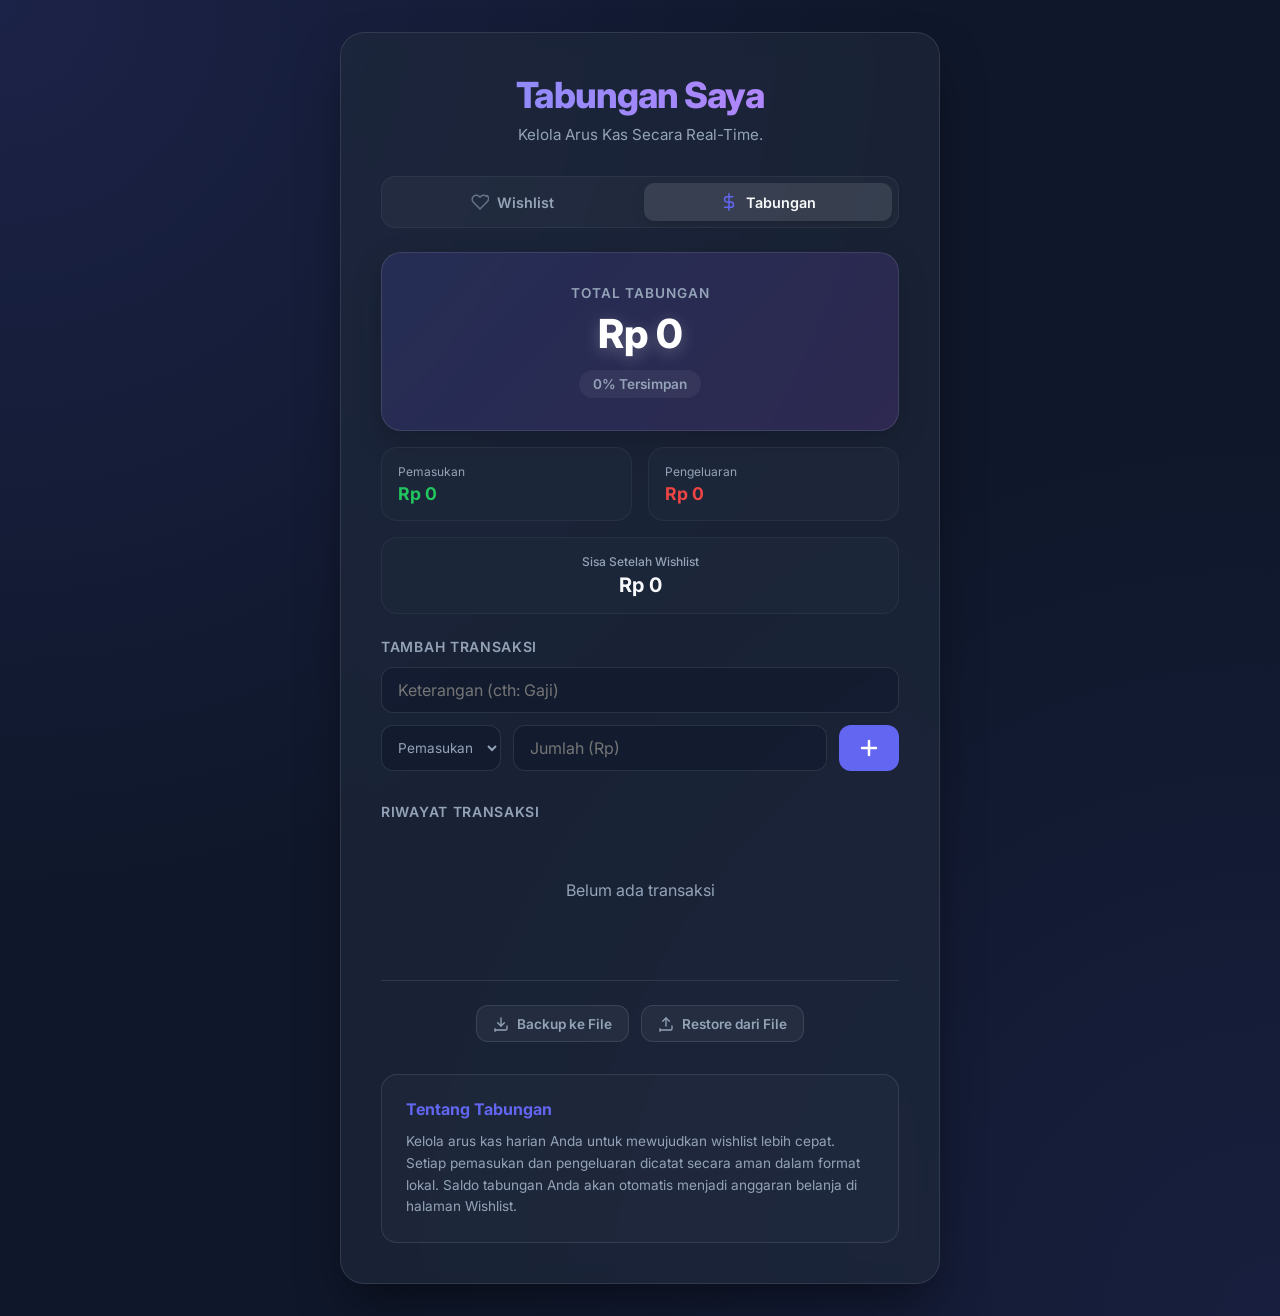
==== tabungan.html @ 9030851e "new file tabungan.html" ====
<!DOCTYPE html>
<html lang="en">
<head>
    <meta charset="UTF-8">
    <meta name="viewport" content="width=device-width, initial-scale=1.0">
    <title>Tabungan - Jejak Keinginan</title>
    <!-- Google Fonts -->
    <link rel="preconnect" href="https://fonts.googleapis.com">
    <link rel="preconnect" href="https://fonts.gstatic.com" crossorigin>
    <link href="https://fonts.googleapis.com/css2?family=Inter:wght@400;600;700;800&family=Outfit:wght@500;700&display=swap" rel="stylesheet">
    <link rel="stylesheet" href="style.css">
</head>
<body>
    <div class="container">
        <header>
            <h1>Tabungan Saya</h1>
            <p class="subtitle">Kelola Arus Kas Secara Real-Time.</p>
        </header>

        <nav class="tab-nav">
            <a href="index.html" class="tab-btn">
                <svg width="18" height="18" viewBox="0 0 24 24" fill="none" stroke="currentColor" stroke-width="2" stroke-linecap="round" stroke-linejoin="round"><path d="M20.84 4.61a5.5 5.5 0 0 0-7.78 0L12 5.67l-1.06-1.06a5.5 5.5 0 0 0-7.78 7.78l1.06 1.06L12 21.23l8.84-8.84 1.06-1.06a5.5 5.5 0 0 0 0-7.78z"></path></svg>
                Wishlist
            </a>
            <a href="tabungan.html" class="tab-btn active">
                <svg width="18" height="18" viewBox="0 0 24 24" fill="none" stroke="currentColor" stroke-width="2" stroke-linecap="round" stroke-linejoin="round"><line x1="12" y1="1" x2="12" y2="23"></line><path d="M17 5H9.5a3.5 3.5 0 0 0 0 7h5a3.5 3.5 0 0 1 0 7H6"></path></svg>
                Tabungan
            </a>
        </nav>

        <main id="tab-tabungan">
            <section class="savings-dashboard">
                <div class="balance-card">
                    <span class="label">Total Tabungan</span>
                    <h2 id="totalSavings">Rp 0</h2>
                    <div class="savings-rate" id="savingsRateBadge">0% Tersimpan</div>
                </div>
                <div class="savings-stats">
                    <div class="stat-box income">
                        <span>Pemasukan</span>
                        <b id="totalIncome">Rp 0</b>
                    </div>
                    <div class="stat-box expense">
                        <span>Pengeluaran</span>
                        <b id="totalExpense">Rp 0</b>
                    </div>
                </div>
                <div class="savings-stats" style="margin-top: 16px; grid-template-columns: 1fr;">
                    <div class="stat-box" style="display: flex; justify-content: space-between; align-items: center; padding: 16px 20px;">
                        <span style="font-weight: 500;">Sisa Setelah Wishlist</span>
                        <b id="netRemaining" style="font-size: 1.25rem;">Rp 0</b>
                    </div>
                </div>
            </section>

            <section class="add-section">
                <label class="label">Tambah Transaksi</label>
                <div class="add-item-form trans-form">
                    <input type="text" id="transNameInput" placeholder="Keterangan (cth: Gaji)">
                    <div class="input-group">
                        <select id="transTypeInput" class="priority-select">
                            <option value="income">Pemasukan (+)</option>
                            <option value="expense">Pengeluaran (-)</option>
                        </select>
                        <input type="text" id="transAmountInput" placeholder="Jumlah (Rp)">
                        <button id="addTransBtn" class="btn-add">
                            <svg width="24" height="24" viewBox="0 0 24 24" fill="none" stroke="currentColor" stroke-width="2.5" stroke-linecap="round" stroke-linejoin="round"><line x1="12" y1="5" x2="12" y2="19"></line><line x1="5" y1="12" x2="19" y2="12"></line></svg>
                        </button>
                    </div>
                </div>
            </section>

            <section class="history-section">
                <label class="label">Riwayat Transaksi</label>
                <div id="savingsItems" class="wishlist-items">
                    <!-- Transactions will be injected here by JS -->
                </div>
            </section>
        </main>

        <!-- Data Management Section -->
        <section class="management-section">
            <div class="management-buttons">
                <button id="downloadBtn" class="btn-secondary">
                    <svg width="16" height="16" viewBox="0 0 24 24" fill="none" stroke="currentColor" stroke-width="2" stroke-linecap="round" stroke-linejoin="round"><path d="M21 15v4a2 2 0 0 1-2 2H5a2 2 0 0 1-2-2v4"></path><polyline points="7 10 12 15 17 10"></polyline><line x1="12" y1="15" x2="12" y2="3"></line></svg>
                    Backup ke File
                </button>
                <button id="uploadBtn" class="btn-secondary">
                    <svg width="16" height="16" viewBox="0 0 24 24" fill="none" stroke="currentColor" stroke-width="2" stroke-linecap="round" stroke-linejoin="round"><path d="M21 15v4a2 2 0 0 1-2 2H5a2 2 0 0 1-2-2v4"></path><polyline points="17 8 12 3 7 8"></polyline><line x1="12" y1="3" x2="12" y2="15"></line></svg>
                    Restore dari File
                </button>
                <input type="file" id="fileInput" accept=".json" style="display: none;">
            </div>
        </section>

        <!-- Tentang Section -->
        <section class="about-section">
            <h3>Tentang Tabungan</h3>
            <p>Kelola arus kas harian Anda untuk mewujudkan wishlist lebih cepat. Setiap pemasukan dan pengeluaran dicatat secara aman dalam format lokal. Saldo tabungan Anda akan otomatis menjadi anggaran belanja di halaman Wishlist.</p>
        </section>
    </div>

    <script src="script.js"></script>
</body>
</html>
---- style.css ----
:root {
    --primary: #6366f1;
    --primary-hover: #4f46e5;
    --bg-dark: #0f172a;
    --card-bg: rgba(30, 41, 59, 0.7);
    --text-main: #f8fafc;
    --text-muted: #94a3b8;
    --success: #22c55e;
    --danger: #ef4444;
    --border: rgba(255, 255, 255, 0.1);
    --priority-high: #f87171;
    --priority-med: #fbbf24;
    --priority-low: #94a3b8;
}

.negative {
    color: var(--danger) !important;
}

* {
    margin: 0;
    padding: 0;
    box-sizing: border-box;
    font-family: 'Inter', system-ui, -apple-system, sans-serif;
}

/* Improved base responsiveness */
body {
    background-color: var(--bg-dark);
    color: var(--text-main);
    min-height: 100vh;
    display: flex;
    justify-content: center;
    align-items: flex-start;
    padding: 2rem 1rem;
    background-image: 
        radial-gradient(circle at 0% 0%, rgba(99, 102, 241, 0.15) 0%, transparent 50%),
        radial-gradient(circle at 100% 100%, rgba(99, 102, 241, 0.1) 0%, transparent 50%);
    overflow-x: hidden;
}

.container {
    width: 100%;
    max-width: 600px;
    background: var(--card-bg);
    backdrop-filter: blur(12px);
    -webkit-backdrop-filter: blur(12px);
    border: 1px solid var(--border);
    border-radius: 24px;
    padding: 2.5rem;
    box-shadow: 0 25px 50px -12px rgba(0, 0, 0, 0.5);
    margin: 0 auto;
}

header {
    text-align: center;
    margin-bottom: 2rem;
}

h1 {
    font-size: 2.25rem;
    font-weight: 800;
    letter-spacing: -0.025em;
    background: linear-gradient(to right, #818cf8, #c084fc);
    -webkit-background-clip: text;
    background-clip: text;
    -webkit-text-fill-color: transparent;
    margin-bottom: 0.5rem;
}

.subtitle {
    color: var(--text-muted);
    font-size: 0.95rem;
}

.budget-section {
    background: rgba(255, 255, 255, 0.03);
    border: 1px solid var(--border);
    border-radius: 16px;
    padding: 1.5rem;
    margin-bottom: 2rem;
}

.label {
    display: block;
    font-size: 0.875rem;
    font-weight: 600;
    color: var(--text-muted);
    margin-bottom: 0.75rem;
    text-transform: uppercase;
    letter-spacing: 0.05em;
}

.budget-header {
    display: flex;
    justify-content: space-between;
    align-items: center;
    margin-bottom: 0.75rem;
}

.budget-header .label {
    margin-bottom: 0;
}

.btn-toggle {
    background: transparent;
    border: none;
    color: var(--text-muted);
    cursor: pointer;
    padding: 0.25rem;
    border-radius: 6px;
    display: flex;
    align-items: center;
    justify-content: center;
    transition: all 0.2s;
}

.btn-toggle:hover {
    color: var(--primary);
    background: rgba(99, 102, 241, 0.1);
}

.input-wrapper {
    position: relative;
    display: flex;
    align-items: center;
}

.currency-prefix {
    position: absolute;
    left: 1rem;
    color: var(--text-muted);
    font-weight: 600;
}

input {
    width: 100%;
    background: rgba(15, 23, 42, 0.5);
    border: 1px solid var(--border);
    border-radius: 12px;
    padding: 0.75rem 1rem;
    color: white;
    font-size: 1rem;
    transition: all 0.2s;
}

input:focus {
    outline: none;
    border-color: var(--primary);
    box-shadow: 0 0 0 4px rgba(99, 102, 241, 0.2);
}

.input-error {
    border-color: var(--danger) !important;
    box-shadow: 0 0 0 4px rgba(239, 68, 68, 0.2) !important;
    animation: shake 0.4s cubic-bezier(.36,.07,.19,.97) both;
}

@keyframes shake {
    10%, 90% { transform: translate3d(-1px, 0, 0); }
    20%, 80% { transform: translate3d(2px, 0, 0); }
    30%, 50%, 70% { transform: translate3d(-4px, 0, 0); }
    40%, 60% { transform: translate3d(4px, 0, 0); }
}

.budget-section input {
    padding-left: 2.5rem;
    font-size: 1.25rem;
    font-weight: 700;
}

.add-item-form {
    display: flex;
    flex-direction: column;
    gap: 0.75rem;
    margin-bottom: 2rem;
}

.priority-select {
    background: rgba(15, 23, 42, 0.5);
    border: 1px solid var(--border);
    border-radius: 12px;
    padding: 0.75rem;
    color: var(--text-muted);
    font-size: 0.85rem;
    cursor: pointer;
    outline: none;
    transition: all 0.2s;
}

.priority-select:focus {
    border-color: var(--primary);
}

.input-group {
    display: grid;
    grid-template-columns: 120px 1fr 60px;
    gap: 0.75rem;
}

.btn-add {
    background: var(--primary);
    color: white;
    border: none;
    border-radius: 12px;
    cursor: pointer;
    font-weight: 600;
    transition: background 0.2s;
    display: flex;
    align-items: center;
    justify-content: center;
}

.btn-add:hover {
    background: var(--primary-hover);
}

.btn-add.editing {
    background: var(--success);
}

.wishlist-summary {
    display: flex;
    justify-content: space-between;
    padding: 1rem 0;
    border-bottom: 1px solid var(--border);
    margin-bottom: 1rem;
    font-size: 0.9rem;
    color: var(--text-muted);
}

.summary-item b {
    color: var(--text-main);
}

.wishlist-items {
    display: flex;
    flex-direction: column;
    gap: 0.75rem;
}

/* Progress Section */
.progress-section {
    background: linear-gradient(135deg, rgba(99, 102, 241, 0.1), rgba(192, 132, 252, 0.05));
    border: 1px solid rgba(99, 102, 241, 0.2);
    border-radius: 20px;
    padding: 1.25rem;
    margin-bottom: 2rem;
    display: flex;
    align-items: center;
    gap: 1.5rem;
}

.progress-visual {
    width: 80px;
    height: 80px;
}

.circular-chart {
    display: block;
    margin: 0 auto;
    max-width: 100%;
    max-height: 100%;
}

.circle-bg {
    fill: none;
    stroke: rgba(255, 255, 255, 0.05);
    stroke-width: 2.8;
}

.circle {
    fill: none;
    stroke: var(--primary);
    stroke-width: 2.8;
    stroke-linecap: round;
    transition: stroke-dasharray 0.6s cubic-bezier(0.4, 0, 0.2, 1);
}

.percentage {
    fill: var(--text-main);
    font-family: 'Outfit', sans-serif;
    font-size: 0.55rem;
    font-weight: 700;
    text-anchor: middle;
}

.progress-info h4 {
    font-size: 1.1rem;
    font-weight: 700;
    margin-bottom: 0.25rem;
    background: linear-gradient(to right, #818cf8, #c084fc);
    -webkit-background-clip: text;
    background-clip: text;
    -webkit-text-fill-color: transparent;
}

.progress-info p {
    font-size: 0.85rem;
    color: var(--text-muted);
}

.item-card {
    background: rgba(255, 255, 255, 0.03);
    border: 1px solid var(--border);
    border-radius: 16px;
    padding: 1.25rem;
    display: flex;
    justify-content: space-between;
    align-items: center;
    transition: all 0.3s cubic-bezier(0.4, 0, 0.2, 1);
    animation: slideIn 0.3s ease-out;
    gap: 1rem;
}

@keyframes slideIn {
    from { opacity: 0; transform: translateY(10px); }
    to { opacity: 1; transform: translateY(0); }
}

.item-card.affordable {
    background: rgba(34, 197, 94, 0.1);
    border-color: rgba(34, 197, 94, 0.3);
}

.item-info {
    display: flex;
    flex-direction: column;
    flex: 1;
}

.item-progress-container {
    width: 100%;
    height: 4px;
    background: rgba(255, 255, 255, 0.05);
    border-radius: 2px;
    margin-top: 8px;
    overflow: hidden;
}

.item-progress-bar {
    height: 100%;
    background: var(--primary);
    border-radius: 2px;
    transition: width 0.6s cubic-bezier(0.4, 0, 0.2, 1);
}

.affordable .item-progress-bar {
    background: var(--success);
}

.item-name {
    font-weight: 600;
    font-size: 1.05rem;
}

.item-price {
    font-size: 0.85rem;
    color: var(--text-muted);
}

.priority-badge {
    font-size: 0.65rem;
    font-weight: 700;
    text-transform: uppercase;
    padding: 2px 8px;
    border-radius: 4px;
    margin-bottom: 4px;
    display: inline-block;
    width: fit-content;
}

.priority-3 { background: rgba(248, 113, 113, 0.15); color: #fca5a5; }
.priority-2 { background: rgba(251, 191, 36, 0.15); color: #fcd34d; }
.priority-1 { background: rgba(148, 163, 184, 0.15); color: #cbd5e1; }

.affordable .item-status {
    color: var(--success);
    font-size: 0.75rem;
    font-weight: 700;
    text-transform: uppercase;
    display: flex;
    align-items: center;
    gap: 0.25rem;
}

.item-actions {
    display: flex;
    gap: 0.75rem;
}

.btn-delete {
    background: transparent;
    border: none;
    color: var(--text-muted);
    cursor: pointer;
    padding: 0.5rem;
    border-radius: 8px;
    transition: all 0.2s;
}

.btn-delete:hover {
    color: var(--danger);
    background: rgba(239, 68, 68, 0.1);
}

/* Nav/Tabs */
.tab-nav {
    display: flex;
    gap: 8px;
    margin-bottom: 24px;
    background: rgba(255, 255, 255, 0.03);
    padding: 6px;
    border-radius: 14px;
    border: 1px solid rgba(255, 255, 255, 0.05);
    width: 100%;
}

.tab-btn {
    flex: 1;
    display: flex;
    align-items: center;
    justify-content: center;
    gap: 8px;
    padding: 10px 16px;
    border: none;
    background: transparent;
    color: var(--text-muted);
    font-weight: 600;
    font-family: inherit;
    cursor: pointer;
    border-radius: 10px;
    transition: all 0.2s ease;
    text-decoration: none; /* Fix: remove link underline */
    font-size: 0.9rem;
}

.tab-btn svg {
    opacity: 0.6;
    transition: all 0.2s ease;
}

.tab-btn:hover {
    background: rgba(255, 255, 255, 0.05);
    color: var(--text-main);
}

.tab-btn:active {
    transform: scale(0.98);
}

.tab-btn.active {
    background: rgba(255, 255, 255, 0.1);
    color: var(--text-main);
    box-shadow: 0 4px 12px rgba(0, 0, 0, 0.15);
}

.tab-btn.active svg {
    opacity: 1;
    color: var(--primary);
}

.tab-content {
    display: none;
    animation: fadeIn 0.4s ease forwards;
}

.tab-content.active {
    display: block;
}

@keyframes fadeIn {
    from { opacity: 0; transform: translateY(10px); }
    to { opacity: 1; transform: translateY(0); }
}

/* Savings Dashboard */
.savings-dashboard {
    margin-bottom: 24px;
}

.balance-card {
    background: linear-gradient(135deg, rgba(99, 102, 241, 0.15), rgba(168, 85, 247, 0.15));
    padding: 32px 24px;
    border-radius: 20px;
    border: 1px solid rgba(255, 255, 255, 0.1);
    text-align: center;
    margin-bottom: 16px;
    margin-top: 8px;
    box-shadow: 0 10px 30px rgba(0, 0, 0, 0.2);
}

.balance-card .label {
    font-size: 0.85rem;
    color: var(--text-muted);
    text-transform: uppercase;
    letter-spacing: 1px;
    margin-bottom: 8px;
    display: block;
}

.balance-card h2 {
    font-size: 2.5rem;
    font-weight: 800;
    margin: 0;
    color: #ffffff;
    text-shadow: 0 4px 16px rgba(255, 255, 255, 0.25);
}

.savings-rate {
    display: inline-block;
    padding: 6px 14px;
    border-radius: 20px;
    font-size: 0.85rem;
    font-weight: 600;
    background: rgba(255, 255, 255, 0.05);
    color: var(--text-muted);
    margin-top: 12px;
    transition: all 0.3s ease;
}

.savings-stats {
    display: grid;
    grid-template-columns: 1fr 1fr;
    gap: 16px;
}

.stat-box {
    background: var(--card-bg);
    padding: 16px;
    border-radius: 16px;
    border: 1px solid rgba(255, 255, 255, 0.05);
    display: flex;
    flex-direction: column;
    gap: 4px;
}

.stat-box span {
    font-size: 0.75rem;
    color: var(--text-muted);
}

.stat-box b {
    font-size: 1.1rem;
}

.stat-box.income b { color: var(--success); }
.stat-box.expense b { color: var(--danger); }

/* Transaction History */
.trans-item {
    border-left: 4px solid var(--primary);
}

.trans-item.type-income { border-left-color: var(--success); }
.trans-item.type-expense { border-left-color: var(--danger); }

.trans-date {
    font-size: 0.7rem;
    color: var(--text-muted);
    margin-bottom: 4px;
}

.management-section {
    margin-top: 2rem;
    padding-top: 1.5rem;
    border-top: 1px solid var(--border);
}

.management-buttons {
    display: flex;
    gap: 0.75rem;
    justify-content: center;
}

.btn-secondary {
    background: rgba(255, 255, 255, 0.05);
    color: var(--text-muted);
    border: 1px solid var(--border);
    border-radius: 12px;
    padding: 0.6rem 1rem;
    font-size: 0.85rem;
    font-weight: 600;
    cursor: pointer;
    display: flex;
    align-items: center;
    gap: 0.5rem;
    transition: all 0.2s;
}

.btn-secondary:hover {
    background: rgba(255, 255, 255, 0.1);
    color: var(--text-main);
    border-color: var(--primary);
}

.about-section {
    margin-top: 2rem;
    padding: 1.5rem;
    background: rgba(255, 255, 255, 0.02);
    border-radius: 16px;
    border: 1px solid var(--border);
}

.about-section h3 {
    font-size: 1rem;
    margin-bottom: 0.75rem;
    color: var(--primary);
}

.about-section p {
    font-size: 0.85rem;
    line-height: 1.6;
    color: var(--text-muted);
}

.empty-state {
    text-align: center;
    padding: 3rem 0;
    color: var(--text-muted);
}

.empty-icon {
    font-size: 3rem;
    margin-bottom: 1rem;
    opacity: 0.5;
}

/* Custom Scrollbar */
::-webkit-scrollbar {
    width: 8px;
}
::-webkit-scrollbar-track {
    background: transparent;
}
::-webkit-scrollbar-thumb {
    background: var(--border);
    border-radius: 4px;
}
::-webkit-scrollbar-thumb:hover {
    background: rgba(255, 255, 255, 0.2);
}

/* Responsive Media Queries */

/* Tablet and below */
@media (max-width: 768px) {
    .container {
        padding: 2rem;
        border-radius: 20px;
    }
    
    h1 {
        font-size: 2rem;
    }
}

/* Standard Mobile */
@media (max-width: 600px) {
    body {
        padding: 1rem 0.75rem;
    }

    .container {
        padding: 1.5rem;
        border-radius: 16px;
    }

    .wishlist-summary {
        flex-direction: column;
        gap: 0.5rem;
        align-items: flex-start;
        padding: 0.75rem 0;
    }

    .summary-item {
        display: flex;
        justify-content: space-between;
        width: 100%;
        border-bottom: 1px solid rgba(255, 255, 255, 0.05);
        padding-bottom: 0.5rem;
    }

    .summary-item:last-child {
        border-bottom: none;
        padding-bottom: 0;
    }

    .input-group {
        grid-template-columns: 1fr 50px;
    }
    
    .priority-select {
        grid-column: span 2;
    }
}

/* Small Mobile */
@media (max-width: 400px) {
    h1 {
        font-size: 1.75rem;
    }
    
    .subtitle {
        font-size: 0.85rem;
    }

    .budget-section {
        padding: 1rem;
    }

    .budget-section input {
        font-size: 1.1rem;
    }

    .item-card {
        flex-direction: column;
        align-items: flex-start;
        gap: 0.75rem;
    }

    .item-actions {
        width: 100%;
        justify-content: flex-end;
        border-top: 1px solid var(--border);
        padding-top: 0.75rem;
    }

    .management-buttons {
        flex-direction: column;
        width: 100%;
    }

    .btn-secondary {
        width: 100%;
        justify-content: center;
    }
}

/* Height adjustments for very short screens */
@media (max-height: 500px) {
    body {
        padding: 0.5rem;
    }
    
    header {
        margin-bottom: 1rem;
    }
}
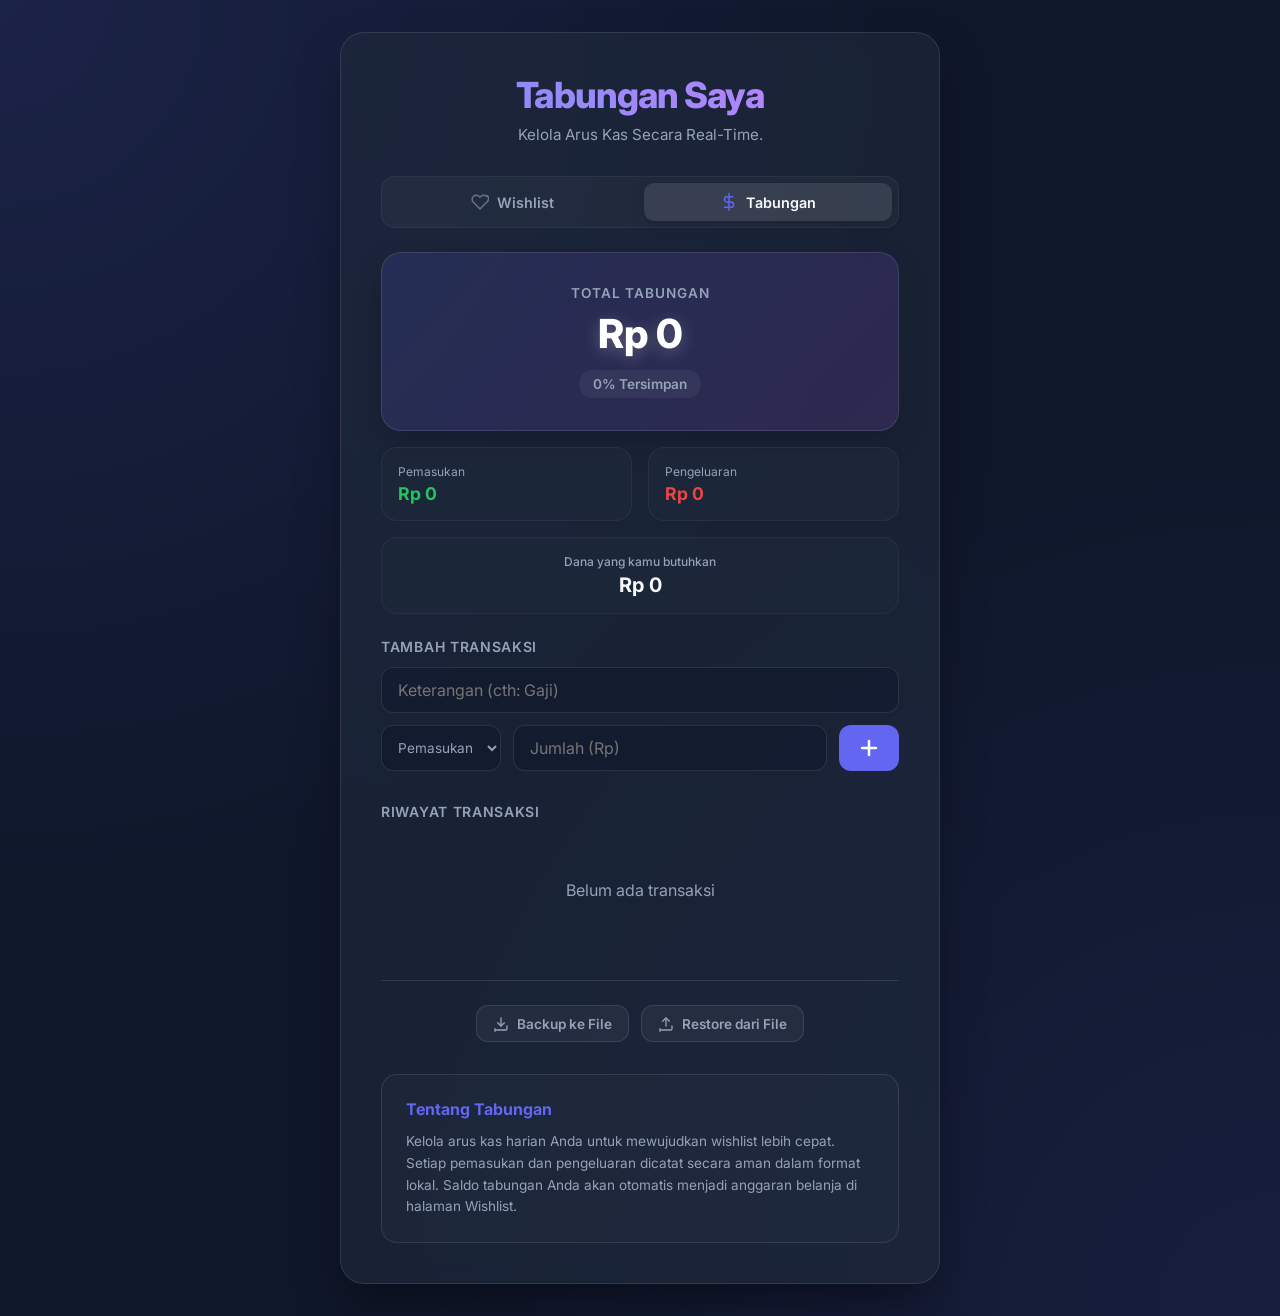
==== commit 58a47247: "change text" ====
--- a/tabungan.html
+++ b/tabungan.html
@@ -47,7 +47,7 @@
                 </div>
                 <div class="savings-stats" style="margin-top: 16px; grid-template-columns: 1fr;">
                     <div class="stat-box" style="display: flex; justify-content: space-between; align-items: center; padding: 16px 20px;">
-                        <span style="font-weight: 500;">Sisa Setelah Wishlist</span>
+                        <span style="font-weight: 500;">Dana yang kamu butuhkan</span>
                         <b id="netRemaining" style="font-size: 1.25rem;">Rp 0</b>
                     </div>
                 </div>
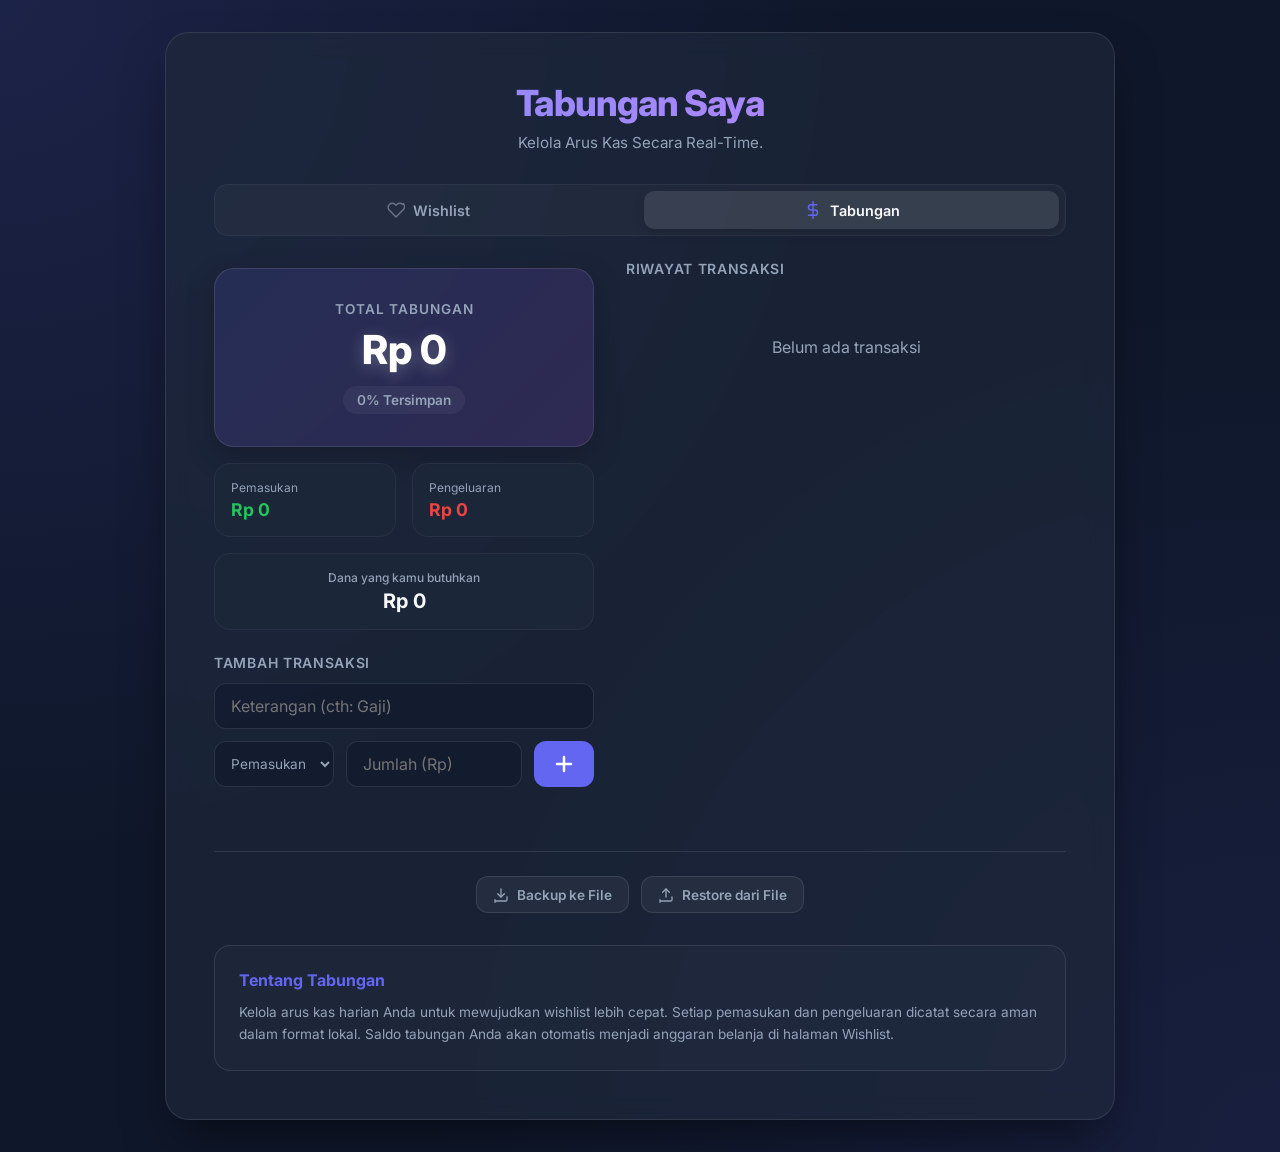
==== commit eb6e0aa2: "new style" ====
--- a/tabungan.html
+++ b/tabungan.html
@@ -28,8 +28,9 @@
             </a>
         </nav>
 
-        <main id="tab-tabungan">
-            <section class="savings-dashboard">
+        <main id="tab-tabungan" class="dashboard-layout">
+            <div class="panel-left">
+                <section class="savings-dashboard">
                 <div class="balance-card">
                     <span class="label">Total Tabungan</span>
                     <h2 id="totalSavings">Rp 0</h2>
@@ -69,13 +70,16 @@
                     </div>
                 </div>
             </section>
+            </div>
 
-            <section class="history-section">
+            <div class="panel-right">
+                <section class="history-section">
                 <label class="label">Riwayat Transaksi</label>
                 <div id="savingsItems" class="wishlist-items">
                     <!-- Transactions will be injected here by JS -->
                 </div>
             </section>
+            </div>
         </main>
 
         <!-- Data Management Section -->
--- a/style.css
+++ b/style.css
@@ -50,6 +50,45 @@
     padding: 2.5rem;
     box-shadow: 0 25px 50px -12px rgba(0, 0, 0, 0.5);
     margin: 0 auto;
+    transition: all 0.3s ease;
+}
+
+@media (min-width: 800px) {
+    .container {
+        max-width: 950px;
+        padding: 3rem;
+    }
+}
+
+/* Base Dashboard Layout (Mobile) */
+.dashboard-layout {
+    display: flex;
+    flex-direction: column;
+    gap: 0;
+}
+
+.panel-left, .panel-right {
+    width: 100%;
+}
+
+@media (min-width: 800px) {
+    /* Side-by-Side Dashboard Layout (Desktop) */
+    .dashboard-layout {
+        flex-direction: row;
+        align-items: flex-start;
+        gap: 32px;
+    }
+
+    .panel-left {
+        flex: 0 0 380px; /* Fixed width side panel */
+        position: sticky;
+        top: 32px;
+    }
+
+    .panel-right {
+        flex: 1;
+        min-width: 0;
+    }
 }
 
 header {
@@ -747,3 +786,44 @@
         margin-bottom: 1rem;
     }
 }
+
+/* Toggle Switch Component */
+.switch {
+  position: relative;
+  display: inline-block;
+  width: 44px;
+  height: 24px;
+  flex-shrink: 0;
+}
+.switch input { 
+  opacity: 0;
+  width: 0;
+  height: 0;
+}
+.slider {
+  position: absolute;
+  cursor: pointer;
+  top: 0; left: 0; right: 0; bottom: 0;
+  background-color: rgba(255,255,255,0.1);
+  transition: .4s;
+  border-radius: 34px;
+  border: 1px solid rgba(255,255,255,0.1);
+}
+.slider:before {
+  position: absolute;
+  content: "";
+  height: 18px; width: 18px;
+  left: 2px; bottom: 2px;
+  background-color: var(--text-muted);
+  transition: .4s;
+  border-radius: 50%;
+}
+input:checked + .slider {
+  background-color: var(--primary);
+  border-color: var(--primary);
+}
+input:checked + .slider:before {
+  transform: translateX(20px);
+  background-color: white;
+  box-shadow: 0 0 8px rgba(255,255,255,0.5);
+}
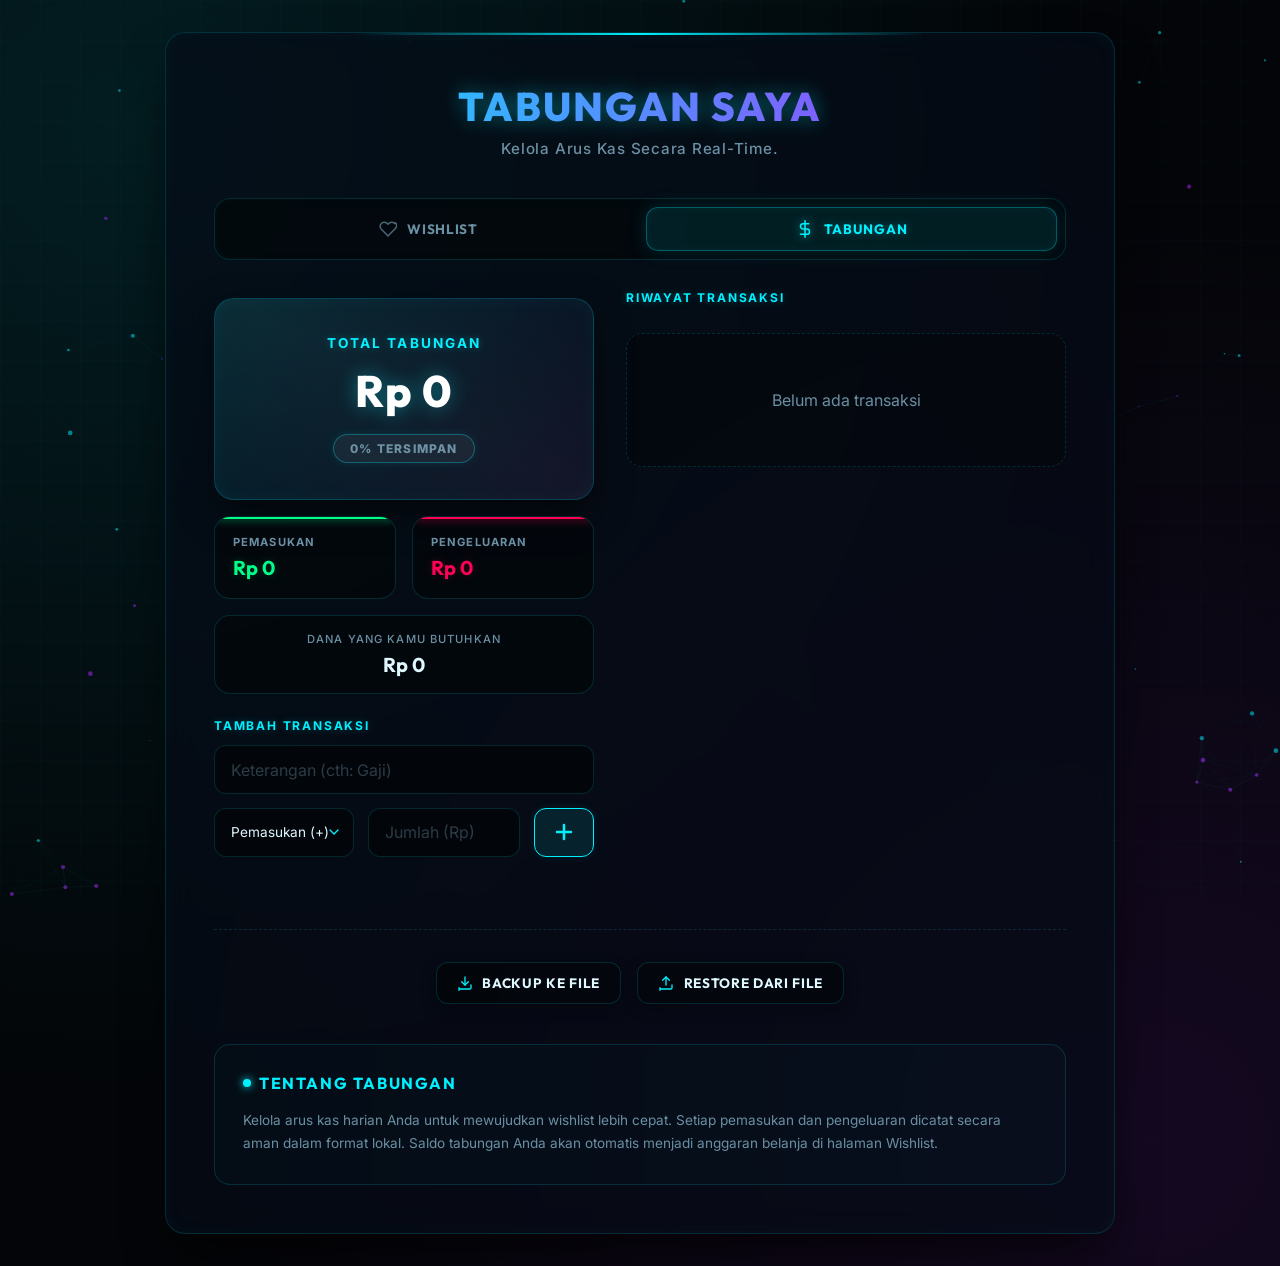
==== commit c9b1c6f2: "change theme" ====
--- a/tabungan.html
+++ b/tabungan.html
@@ -11,6 +11,7 @@
     <link rel="stylesheet" href="style.css">
 </head>
 <body>
+    <canvas id="particleCanvas"></canvas>
     <div class="container">
         <header>
             <h1>Tabungan Saya</h1>
--- a/style.css
+++ b/style.css
@@ -1,20 +1,28 @@
 :root {
-    --primary: #6366f1;
-    --primary-hover: #4f46e5;
-    --bg-dark: #0f172a;
-    --card-bg: rgba(30, 41, 59, 0.7);
-    --text-main: #f8fafc;
-    --text-muted: #94a3b8;
-    --success: #22c55e;
-    --danger: #ef4444;
-    --border: rgba(255, 255, 255, 0.1);
-    --priority-high: #f87171;
-    --priority-med: #fbbf24;
-    --priority-low: #94a3b8;
+    --primary: #00f0ff; /* Neon Cyan */
+    --primary-hover: #00d0dd;
+    --bg-dark: #030508; /* Void Black */
+    --card-bg: rgba(7, 12, 23, 0.7); /* Deep Glass */
+    --text-main: #e0f8ff; /* Ice White */
+    --text-muted: #6b8fa3; /* Muted Cyber Blue */
+    --success: #00ff88; /* Neon Green */
+    --danger: #ff0055; /* Neon Pink/Red */
+    --accent: #b026ff; /* Electric Purple */
+    --border: rgba(0, 240, 255, 0.15);
+    --border-hover: rgba(0, 240, 255, 0.4);
+    
+    --priority-high: #ff0055;
+    --priority-med: #ffb800;
+    --priority-low: #6b8fa3;
+
+    --glow-shadow: 0 0 15px rgba(0, 240, 255, 0.15);
+    --glow-accent: 0 0 20px rgba(176, 38, 255, 0.2);
+    --glow-text: 0 0 8px rgba(0, 240, 255, 0.5);
 }
 
 .negative {
     color: var(--danger) !important;
+    text-shadow: 0 0 8px rgba(255, 0, 85, 0.5);
 }
 
 * {
@@ -24,6 +32,29 @@
     font-family: 'Inter', system-ui, -apple-system, sans-serif;
 }
 
+/* Futuristic grid overlay */
+body::before {
+    content: "";
+    position: fixed;
+    top: 0; left: 0; right: 0; bottom: 0;
+    background: 
+        linear-gradient(rgba(0, 240, 255, 0.02) 1px, transparent 1px),
+        linear-gradient(90deg, rgba(0, 240, 255, 0.02) 1px, transparent 1px);
+    background-size: 40px 40px;
+    z-index: -1;
+    pointer-events: none;
+}
+
+#particleCanvas {
+    position: fixed;
+    top: 0;
+    left: 0;
+    width: 100vw;
+    height: 100vh;
+    z-index: -2;
+    pointer-events: none;
+}
+
 /* Improved base responsiveness */
 body {
     background-color: var(--bg-dark);
@@ -34,8 +65,8 @@
     align-items: flex-start;
     padding: 2rem 1rem;
     background-image: 
-        radial-gradient(circle at 0% 0%, rgba(99, 102, 241, 0.15) 0%, transparent 50%),
-        radial-gradient(circle at 100% 100%, rgba(99, 102, 241, 0.1) 0%, transparent 50%);
+        radial-gradient(circle at 10% 10%, rgba(0, 240, 255, 0.1) 0%, transparent 60%),
+        radial-gradient(circle at 90% 90%, rgba(176, 38, 255, 0.1) 0%, transparent 60%);
     overflow-x: hidden;
 }
 
@@ -43,14 +74,28 @@
     width: 100%;
     max-width: 600px;
     background: var(--card-bg);
-    backdrop-filter: blur(12px);
-    -webkit-backdrop-filter: blur(12px);
+    backdrop-filter: blur(16px);
+    -webkit-backdrop-filter: blur(16px);
     border: 1px solid var(--border);
-    border-radius: 24px;
+    border-radius: 20px;
     padding: 2.5rem;
-    box-shadow: 0 25px 50px -12px rgba(0, 0, 0, 0.5);
+    box-shadow: 0 25px 50px -12px rgba(0, 0, 0, 0.8), inset 0 0 20px rgba(0, 240, 255, 0.03);
     margin: 0 auto;
     transition: all 0.3s ease;
+    position: relative;
+    overflow: hidden;
+}
+
+/* Sci-fi top border accent */
+.container::after {
+    content: "";
+    position: absolute;
+    top: 0;
+    left: 20%;
+    right: 20%;
+    height: 2px;
+    background: linear-gradient(90deg, transparent, var(--primary), transparent);
+    box-shadow: var(--glow-shadow);
 }
 
 @media (min-width: 800px) {
@@ -93,41 +138,63 @@
 
 header {
     text-align: center;
-    margin-bottom: 2rem;
+    margin-bottom: 2.5rem;
 }
 
 h1 {
-    font-size: 2.25rem;
+    font-size: 2.5rem;
+    font-family: 'Outfit', sans-serif;
     font-weight: 800;
-    letter-spacing: -0.025em;
-    background: linear-gradient(to right, #818cf8, #c084fc);
+    letter-spacing: 0.05em;
+    background: linear-gradient(to right, var(--primary), var(--accent));
     -webkit-background-clip: text;
     background-clip: text;
     -webkit-text-fill-color: transparent;
     margin-bottom: 0.5rem;
+    text-transform: uppercase;
+    filter: drop-shadow(0 0 10px rgba(0, 240, 255, 0.4));
 }
 
 .subtitle {
     color: var(--text-muted);
     font-size: 0.95rem;
+    letter-spacing: 0.05em;
+    font-weight: 500;
 }
 
 .budget-section {
-    background: rgba(255, 255, 255, 0.03);
+    background: rgba(0, 240, 255, 0.02);
     border: 1px solid var(--border);
     border-radius: 16px;
     padding: 1.5rem;
     margin-bottom: 2rem;
+    position: relative;
+    overflow: hidden;
+}
+
+/* Subtle glowing corner accents for panels */
+.budget-section::before {
+    content: "";
+    position: absolute;
+    top: -1px; left: -1px; width: 20px; height: 2px;
+    background: var(--primary);
+}
+.budget-section::after {
+    content: "";
+    position: absolute;
+    top: -1px; left: -1px; width: 2px; height: 20px;
+    background: var(--primary);
 }
 
 .label {
     display: block;
-    font-size: 0.875rem;
-    font-weight: 600;
-    color: var(--text-muted);
+    font-size: 0.75rem;
+    font-weight: 700;
+    color: var(--primary);
     margin-bottom: 0.75rem;
     text-transform: uppercase;
-    letter-spacing: 0.05em;
+    letter-spacing: 0.15em;
+    text-shadow: 0 0 8px rgba(0, 240, 255, 0.3);
 }
 
 .budget-header {
@@ -143,11 +210,11 @@
 
 .btn-toggle {
     background: transparent;
-    border: none;
+    border: 1px solid transparent;
     color: var(--text-muted);
     cursor: pointer;
-    padding: 0.25rem;
-    border-radius: 6px;
+    padding: 0.35rem;
+    border-radius: 8px;
     display: flex;
     align-items: center;
     justify-content: center;
@@ -156,7 +223,9 @@
 
 .btn-toggle:hover {
     color: var(--primary);
-    background: rgba(99, 102, 241, 0.1);
+    border-color: var(--border);
+    background: rgba(0, 240, 255, 0.05);
+    box-shadow: var(--glow-shadow);
 }
 
 .input-wrapper {
@@ -167,132 +236,200 @@
 
 .currency-prefix {
     position: absolute;
-    left: 1rem;
-    color: var(--text-muted);
-    font-weight: 600;
-}
-
-input {
+    left: 1.25rem;
+    color: var(--primary);
+    font-weight: 700;
+    font-family: 'Outfit', sans-serif;
+    letter-spacing: 0.05em;
+    text-shadow: var(--glow-text);
+}
+
+input, select {
     width: 100%;
-    background: rgba(15, 23, 42, 0.5);
+    background: rgba(3, 5, 8, 0.8);
     border: 1px solid var(--border);
     border-radius: 12px;
-    padding: 0.75rem 1rem;
-    color: white;
+    padding: 0.85rem 1rem;
+    color: var(--text-main);
     font-size: 1rem;
-    transition: all 0.2s;
-}
-
-input:focus {
+    transition: all 0.3s cubic-bezier(0.4, 0, 0.2, 1);
+    font-family: inherit;
+}
+
+/* Sci-fi focus effects */
+input:focus, select:focus {
     outline: none;
     border-color: var(--primary);
-    box-shadow: 0 0 0 4px rgba(99, 102, 241, 0.2);
+    background: rgba(0, 240, 255, 0.03);
+    box-shadow: 0 0 15px rgba(0, 240, 255, 0.2), inset 0 0 10px rgba(0, 240, 255, 0.05);
+}
+
+input::placeholder {
+    color: rgba(107, 143, 163, 0.4);
 }
 
 .input-error {
     border-color: var(--danger) !important;
-    box-shadow: 0 0 0 4px rgba(239, 68, 68, 0.2) !important;
-    animation: shake 0.4s cubic-bezier(.36,.07,.19,.97) both;
-}
-
-@keyframes shake {
-    10%, 90% { transform: translate3d(-1px, 0, 0); }
-    20%, 80% { transform: translate3d(2px, 0, 0); }
-    30%, 50%, 70% { transform: translate3d(-4px, 0, 0); }
-    40%, 60% { transform: translate3d(4px, 0, 0); }
+    box-shadow: 0 0 15px rgba(255, 0, 85, 0.3), inset 0 0 10px rgba(255, 0, 85, 0.1) !important;
+    animation: glitch 0.3s cubic-bezier(.36,.07,.19,.97) both;
+}
+
+@keyframes glitch {
+    0% { transform: translate(0) }
+    20% { transform: translate(-4px, 2px) }
+    40% { transform: translate(4px, -2px) }
+    60% { transform: translate(-4px, -2px) }
+    80% { transform: translate(4px, 2px) }
+    100% { transform: translate(0) }
 }
 
 .budget-section input {
-    padding-left: 2.5rem;
-    font-size: 1.25rem;
+    padding-left: 3rem;
+    font-size: 1.5rem;
+    font-family: 'Outfit', sans-serif;
     font-weight: 700;
+    color: var(--primary);
+    text-shadow: 0 0 10px rgba(0, 240, 255, 0.3);
 }
 
 .add-item-form {
     display: flex;
     flex-direction: column;
-    gap: 0.75rem;
+    gap: 0.85rem;
     margin-bottom: 2rem;
 }
 
 .priority-select {
-    background: rgba(15, 23, 42, 0.5);
-    border: 1px solid var(--border);
-    border-radius: 12px;
-    padding: 0.75rem;
-    color: var(--text-muted);
+    color: var(--text-main);
     font-size: 0.85rem;
     cursor: pointer;
-    outline: none;
-    transition: all 0.2s;
-}
-
-.priority-select:focus {
-    border-color: var(--primary);
+    background-image: url("data:image/svg+xml,%3Csvg xmlns='http://www.w3.org/2000/svg' width='24' height='24' viewBox='0 0 24 24' fill='none' stroke='%2300f0ff' stroke-width='2' stroke-linecap='round' stroke-linejoin='round'%3E%3Cpolyline points='6 9 12 15 18 9'%3E%3C/polyline%3E%3C/svg%3E");
+    background-repeat: no-repeat;
+    background-position: right 0.7rem top 50%;
+    background-size: 1rem auto;
+    appearance: none;
+    -webkit-appearance: none;
+}
+
+.priority-select option {
+    background: var(--bg-dark);
+    color: var(--text-main);
 }
 
 .input-group {
     display: grid;
-    grid-template-columns: 120px 1fr 60px;
-    gap: 0.75rem;
+    grid-template-columns: 140px 1fr 60px;
+    gap: 0.85rem;
 }
 
 .btn-add {
-    background: var(--primary);
-    color: white;
-    border: none;
+    background: rgba(0, 240, 255, 0.1);
+    color: var(--primary);
+    border: 1px solid var(--primary);
     border-radius: 12px;
     cursor: pointer;
     font-weight: 600;
-    transition: background 0.2s;
+    transition: all 0.3s ease;
     display: flex;
     align-items: center;
     justify-content: center;
+    box-shadow: 0 0 10px rgba(0, 240, 255, 0.1);
 }
 
 .btn-add:hover {
-    background: var(--primary-hover);
+    background: var(--primary);
+    color: var(--bg-dark);
+    box-shadow: 0 0 20px rgba(0, 240, 255, 0.4);
+    transform: translateY(-2px);
+}
+
+.btn-add:active {
+    transform: translateY(0);
 }
 
 .btn-add.editing {
+    background: rgba(0, 255, 136, 0.1);
+    color: var(--success);
+    border-color: var(--success);
+    box-shadow: 0 0 10px rgba(0, 255, 136, 0.1);
+}
+.btn-add.editing:hover {
     background: var(--success);
+    color: var(--bg-dark);
+    box-shadow: 0 0 20px rgba(0, 255, 136, 0.4);
 }
 
 .wishlist-summary {
     display: flex;
     justify-content: space-between;
     padding: 1rem 0;
-    border-bottom: 1px solid var(--border);
-    margin-bottom: 1rem;
-    font-size: 0.9rem;
+    border-bottom: 1px dashed var(--border);
+    margin-bottom: 1.5rem;
+    font-size: 0.85rem;
     color: var(--text-muted);
+    text-transform: uppercase;
+    letter-spacing: 0.05em;
 }
 
 .summary-item b {
     color: var(--text-main);
+    font-size: 1.1rem;
+    font-family: 'Outfit', sans-serif;
+    display: block;
+    margin-top: 4px;
+    text-shadow: 0 0 8px rgba(224, 248, 255, 0.2);
 }
 
 .wishlist-items {
     display: flex;
     flex-direction: column;
-    gap: 0.75rem;
+    gap: 1rem;
 }
 
 /* Progress Section */
 .progress-section {
-    background: linear-gradient(135deg, rgba(99, 102, 241, 0.1), rgba(192, 132, 252, 0.05));
-    border: 1px solid rgba(99, 102, 241, 0.2);
+    background: linear-gradient(135deg, rgba(0, 240, 255, 0.05), rgba(176, 38, 255, 0.05));
+    border: 1px solid rgba(0, 240, 255, 0.2);
     border-radius: 20px;
-    padding: 1.25rem;
+    padding: 1.5rem;
     margin-bottom: 2rem;
     display: flex;
     align-items: center;
     gap: 1.5rem;
+    position: relative;
+    box-shadow: inset 0 0 20px rgba(0, 240, 255, 0.02);
+}
+
+.progress-section::before {
+    content: "HUD_STS";
+    position: absolute;
+    top: 10px; right: 15px;
+    font-size: 0.6rem;
+    color: var(--primary);
+    opacity: 0.5;
+    letter-spacing: 0.2em;
+    font-family: 'Outfit', sans-serif;
 }
 
 .progress-visual {
-    width: 80px;
-    height: 80px;
+    width: 90px;
+    height: 90px;
+    position: relative;
+}
+
+/* Sci-fi rotating inner ring */
+.progress-visual::after {
+    content: "";
+    position: absolute;
+    top: 5px; left: 5px; right: 5px; bottom: 5px;
+    border: 1px dashed rgba(0, 240, 255, 0.3);
+    border-radius: 50%;
+    animation: rotate 15s linear infinite;
+    pointer-events: none;
+}
+
+@keyframes rotate {
+    100% { transform: rotate(360deg); }
 }
 
 .circular-chart {
@@ -300,38 +437,44 @@
     margin: 0 auto;
     max-width: 100%;
     max-height: 100%;
+    filter: drop-shadow(0 0 8px rgba(0, 240, 255, 0.5));
 }
 
 .circle-bg {
     fill: none;
-    stroke: rgba(255, 255, 255, 0.05);
-    stroke-width: 2.8;
+    stroke: rgba(0, 240, 255, 0.05);
+    stroke-width: 2.5;
 }
 
 .circle {
     fill: none;
+    stroke: url(#progressGradient);
     stroke: var(--primary);
     stroke-width: 2.8;
     stroke-linecap: round;
-    transition: stroke-dasharray 0.6s cubic-bezier(0.4, 0, 0.2, 1);
+    transition: stroke-dasharray 0.8s cubic-bezier(0.175, 0.885, 0.32, 1.275);
 }
 
 .percentage {
     fill: var(--text-main);
     font-family: 'Outfit', sans-serif;
     font-size: 0.55rem;
+    font-weight: 800;
+    text-anchor: middle;
+    text-shadow: 0 0 10px rgba(255,255,255,0.5);
+}
+
+.progress-info h4 {
+    font-size: 1.15rem;
+    font-family: 'Outfit', sans-serif;
     font-weight: 700;
-    text-anchor: middle;
-}
-
-.progress-info h4 {
-    font-size: 1.1rem;
-    font-weight: 700;
-    margin-bottom: 0.25rem;
-    background: linear-gradient(to right, #818cf8, #c084fc);
+    margin-bottom: 0.35rem;
+    background: linear-gradient(to right, var(--primary), var(--text-main));
     -webkit-background-clip: text;
     background-clip: text;
     -webkit-text-fill-color: transparent;
+    text-transform: uppercase;
+    letter-spacing: 0.05em;
 }
 
 .progress-info p {
@@ -339,8 +482,9 @@
     color: var(--text-muted);
 }
 
+/* Item Cards */
 .item-card {
-    background: rgba(255, 255, 255, 0.03);
+    background: rgba(3, 5, 10, 0.4);
     border: 1px solid var(--border);
     border-radius: 16px;
     padding: 1.25rem;
@@ -348,18 +492,52 @@
     justify-content: space-between;
     align-items: center;
     transition: all 0.3s cubic-bezier(0.4, 0, 0.2, 1);
-    animation: slideIn 0.3s ease-out;
+    animation: slideIn 0.4s cubic-bezier(0.175, 0.885, 0.32, 1.1) forwards;
     gap: 1rem;
+    position: relative;
+    overflow: hidden;
+}
+
+.item-card:hover {
+    transform: translateY(-2px) scale(1.01);
+    border-color: var(--border-hover);
+    box-shadow: 0 10px 20px rgba(0, 0, 0, 0.5), 0 0 15px rgba(0, 240, 255, 0.1);
+    background: rgba(0, 240, 255, 0.03);
+}
+
+/* Glowing side strip for item cards */
+.item-card::before {
+    content: "";
+    position: absolute;
+    left: 0; top: 0; bottom: 0;
+    width: 3px;
+    background: var(--border);
+    transition: all 0.3s ease;
+}
+
+.item-card:hover::before {
+    background: var(--primary);
+    box-shadow: 2px 0 8px var(--primary);
 }
 
 @keyframes slideIn {
-    from { opacity: 0; transform: translateY(10px); }
+    from { opacity: 0; transform: translateY(15px); }
     to { opacity: 1; transform: translateY(0); }
 }
 
 .item-card.affordable {
-    background: rgba(34, 197, 94, 0.1);
-    border-color: rgba(34, 197, 94, 0.3);
+    background: rgba(0, 255, 136, 0.03);
+    border-color: rgba(0, 255, 136, 0.3);
+}
+
+.item-card.affordable::before {
+    background: var(--success);
+    box-shadow: 2px 0 8px rgba(0, 255, 136, 0.5);
+}
+
+.item-card.affordable:hover {
+    box-shadow: 0 10px 20px rgba(0, 0, 0, 0.5), 0 0 15px rgba(0, 255, 136, 0.1);
+    background: rgba(0, 255, 136, 0.05);
 }
 
 .item-info {
@@ -370,68 +548,80 @@
 
 .item-progress-container {
     width: 100%;
-    height: 4px;
-    background: rgba(255, 255, 255, 0.05);
-    border-radius: 2px;
-    margin-top: 8px;
+    height: 6px;
+    background: rgba(0, 240, 255, 0.05);
+    border-radius: 3px;
+    margin-top: 10px;
     overflow: hidden;
+    position: relative;
 }
 
 .item-progress-bar {
     height: 100%;
-    background: var(--primary);
-    border-radius: 2px;
-    transition: width 0.6s cubic-bezier(0.4, 0, 0.2, 1);
+    background: linear-gradient(90deg, var(--accent), var(--primary));
+    border-radius: 3px;
+    transition: width 0.8s cubic-bezier(0.175, 0.885, 0.32, 1.275);
+    box-shadow: 0 0 10px rgba(0, 240, 255, 0.5);
 }
 
 .affordable .item-progress-bar {
-    background: var(--success);
+    background: linear-gradient(90deg, #00b35f, var(--success));
+    box-shadow: 0 0 10px rgba(0, 255, 136, 0.5);
 }
 
 .item-name {
-    font-weight: 600;
-    font-size: 1.05rem;
+    font-weight: 700;
+    font-size: 1.1rem;
+    font-family: 'Outfit', sans-serif;
+    letter-spacing: 0.02em;
+    color: var(--text-main);
 }
 
 .item-price {
     font-size: 0.85rem;
     color: var(--text-muted);
+    font-family: 'Outfit', sans-serif;
+    margin-top: 2px;
 }
 
 .priority-badge {
-    font-size: 0.65rem;
-    font-weight: 700;
+    font-size: 0.6rem;
+    font-weight: 800;
     text-transform: uppercase;
-    padding: 2px 8px;
+    letter-spacing: 0.1em;
+    padding: 3px 8px;
     border-radius: 4px;
-    margin-bottom: 4px;
+    margin-bottom: 6px;
     display: inline-block;
     width: fit-content;
-}
-
-.priority-3 { background: rgba(248, 113, 113, 0.15); color: #fca5a5; }
-.priority-2 { background: rgba(251, 191, 36, 0.15); color: #fcd34d; }
-.priority-1 { background: rgba(148, 163, 184, 0.15); color: #cbd5e1; }
+    border: 1px solid transparent;
+}
+
+.priority-3 { background: rgba(255, 0, 85, 0.1); color: var(--danger); border-color: rgba(255, 0, 85, 0.3); text-shadow: 0 0 5px rgba(255, 0, 85, 0.3); }
+.priority-2 { background: rgba(255, 184, 0, 0.1); color: var(--priority-med); border-color: rgba(255, 184, 0, 0.3); text-shadow: 0 0 5px rgba(255, 184, 0, 0.3); }
+.priority-1 { background: rgba(107, 143, 163, 0.1); color: var(--text-muted); border-color: rgba(107, 143, 163, 0.3); }
 
 .affordable .item-status {
     color: var(--success);
     font-size: 0.75rem;
-    font-weight: 700;
+    font-weight: 800;
     text-transform: uppercase;
+    letter-spacing: 0.1em;
     display: flex;
     align-items: center;
-    gap: 0.25rem;
+    gap: 0.35rem;
+    text-shadow: 0 0 8px rgba(0, 255, 136, 0.4);
 }
 
 .item-actions {
     display: flex;
-    gap: 0.75rem;
+    gap: 0.5rem;
 }
 
 .btn-delete {
-    background: transparent;
-    border: none;
-    color: var(--text-muted);
+    background: rgba(255, 0, 85, 0.05);
+    border: 1px solid transparent;
+    color: var(--danger);
     cursor: pointer;
     padding: 0.5rem;
     border-radius: 8px;
@@ -439,20 +629,23 @@
 }
 
 .btn-delete:hover {
-    color: var(--danger);
-    background: rgba(239, 68, 68, 0.1);
+    background: rgba(255, 0, 85, 0.15);
+    border-color: rgba(255, 0, 85, 0.4);
+    box-shadow: 0 0 10px rgba(255, 0, 85, 0.2);
+    transform: scale(1.05);
 }
 
 /* Nav/Tabs */
 .tab-nav {
     display: flex;
-    gap: 8px;
-    margin-bottom: 24px;
-    background: rgba(255, 255, 255, 0.03);
-    padding: 6px;
-    border-radius: 14px;
-    border: 1px solid rgba(255, 255, 255, 0.05);
+    gap: 12px;
+    margin-bottom: 30px;
+    background: rgba(3, 5, 8, 0.6);
+    padding: 8px;
+    border-radius: 16px;
+    border: 1px solid var(--border);
     width: 100%;
+    box-shadow: inset 0 0 15px rgba(0, 240, 255, 0.02);
 }
 
 .tab-btn {
@@ -460,48 +653,53 @@
     display: flex;
     align-items: center;
     justify-content: center;
-    gap: 8px;
-    padding: 10px 16px;
-    border: none;
+    gap: 10px;
+    padding: 12px 16px;
+    border: 1px solid transparent;
     background: transparent;
     color: var(--text-muted);
-    font-weight: 600;
-    font-family: inherit;
+    font-weight: 700;
+    font-family: 'Outfit', sans-serif;
+    letter-spacing: 0.05em;
+    text-transform: uppercase;
     cursor: pointer;
-    border-radius: 10px;
-    transition: all 0.2s ease;
-    text-decoration: none; /* Fix: remove link underline */
-    font-size: 0.9rem;
+    border-radius: 12px;
+    transition: all 0.3s cubic-bezier(0.175, 0.885, 0.32, 1.275);
+    text-decoration: none;
+    font-size: 0.85rem;
 }
 
 .tab-btn svg {
-    opacity: 0.6;
-    transition: all 0.2s ease;
+    opacity: 0.7;
+    transition: all 0.3s ease;
 }
 
 .tab-btn:hover {
-    background: rgba(255, 255, 255, 0.05);
+    background: rgba(0, 240, 255, 0.05);
     color: var(--text-main);
 }
 
 .tab-btn:active {
-    transform: scale(0.98);
+    transform: scale(0.97);
 }
 
 .tab-btn.active {
-    background: rgba(255, 255, 255, 0.1);
-    color: var(--text-main);
-    box-shadow: 0 4px 12px rgba(0, 0, 0, 0.15);
+    background: rgba(0, 240, 255, 0.1);
+    border-color: rgba(0, 240, 255, 0.3);
+    color: var(--primary);
+    box-shadow: 0 0 20px rgba(0, 240, 255, 0.15), inset 0 0 10px rgba(0, 240, 255, 0.05);
+    text-shadow: 0 0 8px rgba(0, 240, 255, 0.3);
 }
 
 .tab-btn.active svg {
     opacity: 1;
     color: var(--primary);
+    filter: drop-shadow(0 0 5px rgba(0, 240, 255, 0.5));
 }
 
 .tab-content {
     display: none;
-    animation: fadeIn 0.4s ease forwards;
+    animation: fadeIn 0.5s cubic-bezier(0.175, 0.885, 0.32, 1.1) forwards;
 }
 
 .tab-content.active {
@@ -509,8 +707,8 @@
 }
 
 @keyframes fadeIn {
-    from { opacity: 0; transform: translateY(10px); }
-    to { opacity: 1; transform: translateY(0); }
+    from { opacity: 0; transform: translateY(15px); filter: blur(5px); }
+    to { opacity: 1; transform: translateY(0); filter: blur(0); }
 }
 
 /* Savings Dashboard */
@@ -519,43 +717,69 @@
 }
 
 .balance-card {
-    background: linear-gradient(135deg, rgba(99, 102, 241, 0.15), rgba(168, 85, 247, 0.15));
-    padding: 32px 24px;
+    background: linear-gradient(135deg, rgba(0, 240, 255, 0.1), rgba(176, 38, 255, 0.05));
+    padding: 36px 24px;
     border-radius: 20px;
-    border: 1px solid rgba(255, 255, 255, 0.1);
+    border: 1px solid rgba(0, 240, 255, 0.2);
     text-align: center;
     margin-bottom: 16px;
     margin-top: 8px;
-    box-shadow: 0 10px 30px rgba(0, 0, 0, 0.2);
+    box-shadow: 0 15px 35px rgba(0, 0, 0, 0.5), inset 0 0 20px rgba(0, 240, 255, 0.05);
+    position: relative;
+    overflow: hidden;
+}
+
+/* Scanning effect over balance */
+.balance-card::after {
+    content: "";
+    position: absolute;
+    top: -50%; left: -50%; width: 200%; height: 200%;
+    background: linear-gradient(rgba(255,255,255,0), rgba(255,255,255,0.03), rgba(255,255,255,0));
+    transform: rotate(30deg);
+    animation: scan 8s linear infinite;
+    pointer-events: none;
+}
+
+@keyframes scan {
+    0% { transform: rotate(30deg) translateY(100%); }
+    100% { transform: rotate(30deg) translateY(-100%); }
 }
 
 .balance-card .label {
     font-size: 0.85rem;
-    color: var(--text-muted);
+    color: var(--primary);
     text-transform: uppercase;
-    letter-spacing: 1px;
-    margin-bottom: 8px;
+    letter-spacing: 0.15em;
+    font-weight: 700;
+    margin-bottom: 12px;
     display: block;
+    text-shadow: 0 0 8px rgba(0, 240, 255, 0.3);
 }
 
 .balance-card h2 {
-    font-size: 2.5rem;
+    font-size: 2.75rem;
+    font-family: 'Outfit', sans-serif;
     font-weight: 800;
     margin: 0;
     color: #ffffff;
-    text-shadow: 0 4px 16px rgba(255, 255, 255, 0.25);
+    text-shadow: 0 0 20px rgba(0, 240, 255, 0.4);
+    letter-spacing: 0.02em;
 }
 
 .savings-rate {
     display: inline-block;
-    padding: 6px 14px;
+    padding: 6px 16px;
     border-radius: 20px;
-    font-size: 0.85rem;
-    font-weight: 600;
-    background: rgba(255, 255, 255, 0.05);
-    color: var(--text-muted);
-    margin-top: 12px;
+    font-size: 0.75rem;
+    font-weight: 800;
+    text-transform: uppercase;
+    letter-spacing: 0.1em;
+    background: rgba(0, 240, 255, 0.1);
+    border: 1px solid rgba(0, 240, 255, 0.3);
+    color: var(--primary);
+    margin-top: 16px;
     transition: all 0.3s ease;
+    box-shadow: 0 0 10px rgba(0, 240, 255, 0.1);
 }
 
 .savings-stats {
@@ -565,119 +789,171 @@
 }
 
 .stat-box {
-    background: var(--card-bg);
-    padding: 16px;
+    background: rgba(3, 5, 8, 0.6);
+    padding: 18px;
     border-radius: 16px;
-    border: 1px solid rgba(255, 255, 255, 0.05);
+    border: 1px solid var(--border);
     display: flex;
     flex-direction: column;
-    gap: 4px;
+    gap: 6px;
+    transition: all 0.3s ease;
+    position: relative;
+    overflow: hidden;
+}
+
+.stat-box:hover {
+    border-color: rgba(0, 240, 255, 0.3);
+    background: rgba(0, 240, 255, 0.03);
+    box-shadow: 0 5px 15px rgba(0, 0, 0, 0.3);
 }
 
 .stat-box span {
-    font-size: 0.75rem;
+    font-size: 0.7rem;
     color: var(--text-muted);
+    text-transform: uppercase;
+    letter-spacing: 0.1em;
+    font-weight: 700;
 }
 
 .stat-box b {
-    font-size: 1.1rem;
-}
-
-.stat-box.income b { color: var(--success); }
-.stat-box.expense b { color: var(--danger); }
+    font-size: 1.25rem;
+    font-family: 'Outfit', sans-serif;
+    color: var(--text-main);
+}
+
+.stat-box.income::before { content: ""; position: absolute; top: 0; left: 0; right: 0; height: 2px; background: var(--success); box-shadow: 0 0 8px var(--success); }
+.stat-box.expense::before { content: ""; position: absolute; top: 0; left: 0; right: 0; height: 2px; background: var(--danger); box-shadow: 0 0 8px var(--danger); }
+
+.stat-box.income b { color: var(--success); text-shadow: 0 0 10px rgba(0, 255, 136, 0.2); }
+.stat-box.expense b { color: var(--danger); text-shadow: 0 0 10px rgba(255, 0, 85, 0.2); }
 
 /* Transaction History */
 .trans-item {
-    border-left: 4px solid var(--primary);
-}
-
-.trans-item.type-income { border-left-color: var(--success); }
-.trans-item.type-expense { border-left-color: var(--danger); }
+    border-left: 3px solid var(--primary);
+}
+
+.trans-item.type-income { border-left-color: var(--success); box-shadow: -2px 0 10px rgba(0,255,136,0.1); }
+.trans-item.type-expense { border-left-color: var(--danger); box-shadow: -2px 0 10px rgba(255,0,85,0.1); }
 
 .trans-date {
     font-size: 0.7rem;
     color: var(--text-muted);
-    margin-bottom: 4px;
+    margin-bottom: 6px;
+    font-family: 'Outfit', monospace;
+    letter-spacing: 0.05em;
 }
 
 .management-section {
-    margin-top: 2rem;
-    padding-top: 1.5rem;
-    border-top: 1px solid var(--border);
+    margin-top: 2.5rem;
+    padding-top: 2rem;
+    border-top: 1px dashed var(--border);
 }
 
 .management-buttons {
     display: flex;
-    gap: 0.75rem;
+    gap: 1rem;
     justify-content: center;
 }
 
 .btn-secondary {
-    background: rgba(255, 255, 255, 0.05);
-    color: var(--text-muted);
+    background: rgba(3, 5, 8, 0.6);
+    color: var(--text-main);
     border: 1px solid var(--border);
     border-radius: 12px;
-    padding: 0.6rem 1rem;
+    padding: 0.7rem 1.25rem;
     font-size: 0.85rem;
-    font-weight: 600;
+    font-family: 'Outfit', sans-serif;
+    font-weight: 700;
+    text-transform: uppercase;
+    letter-spacing: 0.05em;
     cursor: pointer;
     display: flex;
     align-items: center;
-    gap: 0.5rem;
-    transition: all 0.2s;
+    gap: 0.6rem;
+    transition: all 0.3s;
+    box-shadow: 0 5px 15px rgba(0, 0, 0, 0.3);
+}
+
+.btn-secondary svg {
+    color: var(--primary);
 }
 
 .btn-secondary:hover {
-    background: rgba(255, 255, 255, 0.1);
-    color: var(--text-main);
-    border-color: var(--primary);
+    background: rgba(0, 240, 255, 0.05);
+    color: var(--primary);
+    border-color: rgba(0, 240, 255, 0.4);
+    box-shadow: 0 5px 20px rgba(0, 240, 255, 0.15);
+    transform: translateY(-2px);
 }
 
 .about-section {
-    margin-top: 2rem;
-    padding: 1.5rem;
-    background: rgba(255, 255, 255, 0.02);
+    margin-top: 2.5rem;
+    padding: 1.75rem;
+    background: rgba(0, 240, 255, 0.02);
     border-radius: 16px;
     border: 1px solid var(--border);
+    position: relative;
+    overflow: hidden;
 }
 
 .about-section h3 {
     font-size: 1rem;
-    margin-bottom: 0.75rem;
-    color: var(--primary);
+    margin-bottom: 1rem;
+    color: var(--primary);
+    font-family: 'Outfit', sans-serif;
+    text-transform: uppercase;
+    letter-spacing: 0.1em;
+    display: flex;
+    align-items: center;
+    gap: 8px;
+}
+
+.about-section h3::before {
+    content: "";
+    display: block;
+    width: 8px; height: 8px;
+    background: var(--primary);
+    border-radius: 50%;
+    box-shadow: 0 0 8px var(--primary);
 }
 
 .about-section p {
     font-size: 0.85rem;
-    line-height: 1.6;
+    line-height: 1.7;
     color: var(--text-muted);
 }
 
 .empty-state {
     text-align: center;
-    padding: 3rem 0;
+    padding: 3.5rem 0;
     color: var(--text-muted);
+    background: rgba(3, 5, 8, 0.4);
+    border: 1px dashed var(--border);
+    border-radius: 16px;
+    margin-top: 1rem;
 }
 
 .empty-icon {
     font-size: 3rem;
     margin-bottom: 1rem;
-    opacity: 0.5;
+    opacity: 0.4;
+    filter: drop-shadow(0 0 10px rgba(0,240,255,0.2));
 }
 
 /* Custom Scrollbar */
 ::-webkit-scrollbar {
-    width: 8px;
+    width: 6px;
 }
 ::-webkit-scrollbar-track {
-    background: transparent;
+    background: var(--bg-dark);
 }
 ::-webkit-scrollbar-thumb {
-    background: var(--border);
-    border-radius: 4px;
+    background: rgba(0, 240, 255, 0.2);
+    border-radius: 10px;
 }
 ::-webkit-scrollbar-thumb:hover {
-    background: rgba(255, 255, 255, 0.2);
+    background: rgba(0, 240, 255, 0.5);
+    box-shadow: 0 0 10px var(--primary);
 }
 
 /* Responsive Media Queries */
@@ -690,14 +966,14 @@
     }
     
     h1 {
-        font-size: 2rem;
+        font-size: 2.2rem;
     }
 }
 
 /* Standard Mobile */
 @media (max-width: 600px) {
     body {
-        padding: 1rem 0.75rem;
+        padding: 1rem 0.5rem;
     }
 
     .container {
@@ -707,17 +983,22 @@
 
     .wishlist-summary {
         flex-direction: column;
-        gap: 0.5rem;
+        gap: 0.75rem;
         align-items: flex-start;
-        padding: 0.75rem 0;
+        padding: 1rem 0;
     }
 
     .summary-item {
         display: flex;
         justify-content: space-between;
+        align-items: center;
         width: 100%;
-        border-bottom: 1px solid rgba(255, 255, 255, 0.05);
-        padding-bottom: 0.5rem;
+        border-bottom: 1px solid rgba(0, 240, 255, 0.05);
+        padding-bottom: 0.75rem;
+    }
+    
+    .summary-item b {
+        margin-top: 0;
     }
 
     .summary-item:last-child {
@@ -737,32 +1018,32 @@
 /* Small Mobile */
 @media (max-width: 400px) {
     h1 {
-        font-size: 1.75rem;
+        font-size: 1.85rem;
     }
     
     .subtitle {
-        font-size: 0.85rem;
+        font-size: 0.8rem;
     }
 
     .budget-section {
-        padding: 1rem;
+        padding: 1.25rem;
     }
 
     .budget-section input {
-        font-size: 1.1rem;
+        font-size: 1.25rem;
     }
 
     .item-card {
         flex-direction: column;
         align-items: flex-start;
-        gap: 0.75rem;
+        gap: 1rem;
     }
 
     .item-actions {
         width: 100%;
         justify-content: flex-end;
-        border-top: 1px solid var(--border);
-        padding-top: 0.75rem;
+        border-top: 1px solid rgba(0, 240, 255, 0.1);
+        padding-top: 0.85rem;
     }
 
     .management-buttons {
@@ -783,7 +1064,7 @@
     }
     
     header {
-        margin-bottom: 1rem;
+        margin-bottom: 1.5rem;
     }
 }
 
@@ -791,8 +1072,8 @@
 .switch {
   position: relative;
   display: inline-block;
-  width: 44px;
-  height: 24px;
+  width: 48px;
+  height: 26px;
   flex-shrink: 0;
 }
 .switch input { 
@@ -804,26 +1085,28 @@
   position: absolute;
   cursor: pointer;
   top: 0; left: 0; right: 0; bottom: 0;
-  background-color: rgba(255,255,255,0.1);
-  transition: .4s;
+  background-color: rgba(3, 5, 8, 0.8);
+  transition: .4s cubic-bezier(0.175, 0.885, 0.32, 1.275);
   border-radius: 34px;
-  border: 1px solid rgba(255,255,255,0.1);
+  border: 1px solid var(--border);
+  box-shadow: inset 0 0 5px rgba(0,0,0,0.5);
 }
 .slider:before {
   position: absolute;
   content: "";
   height: 18px; width: 18px;
-  left: 2px; bottom: 2px;
+  left: 3px; bottom: 3px;
   background-color: var(--text-muted);
-  transition: .4s;
+  transition: .4s cubic-bezier(0.175, 0.885, 0.32, 1.275);
   border-radius: 50%;
 }
 input:checked + .slider {
+  background-color: rgba(0, 240, 255, 0.1);
+  border-color: var(--primary);
+  box-shadow: inset 0 0 10px rgba(0, 240, 255, 0.2);
+}
+input:checked + .slider:before {
+  transform: translateX(22px);
   background-color: var(--primary);
-  border-color: var(--primary);
-}
-input:checked + .slider:before {
-  transform: translateX(20px);
-  background-color: white;
-  box-shadow: 0 0 8px rgba(255,255,255,0.5);
-}
+  box-shadow: 0 0 10px var(--primary);
+}
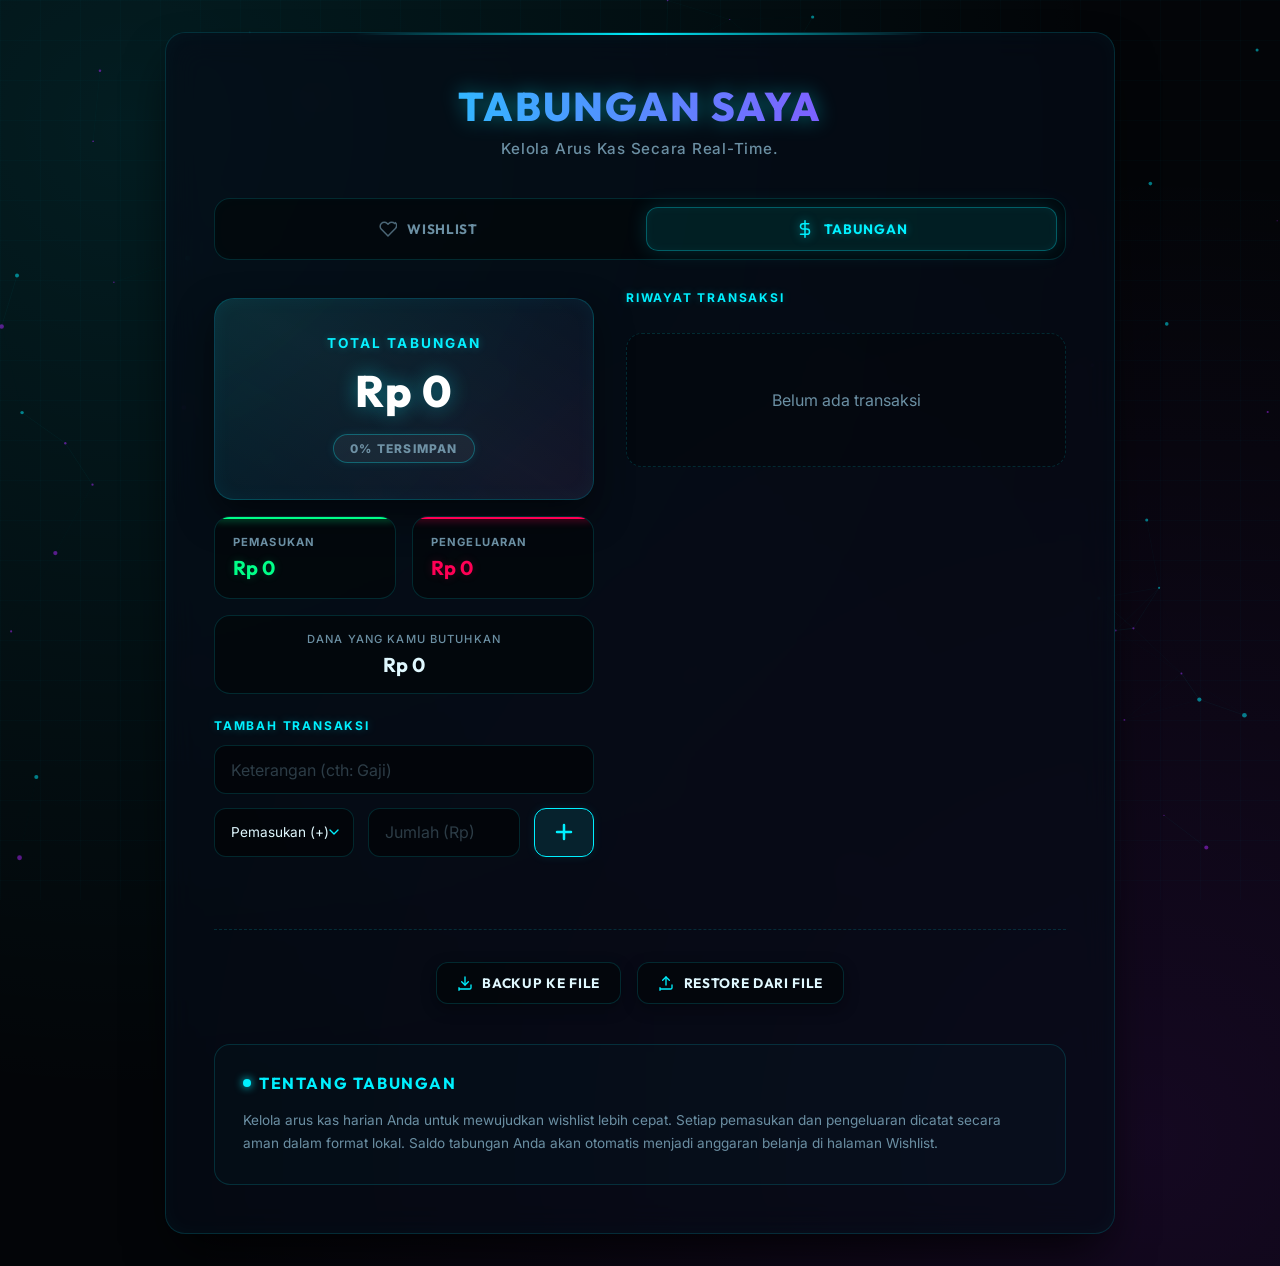
==== commit 8eaff04c: "update icon" ====
--- a/tabungan.html
+++ b/tabungan.html
@@ -4,6 +4,7 @@
     <meta charset="UTF-8">
     <meta name="viewport" content="width=device-width, initial-scale=1.0">
     <title>Tabungan - Jejak Keinginan</title>
+    <link rel="icon" type="image/png" href="favicon.png">
     <!-- Google Fonts -->
     <link rel="preconnect" href="https://fonts.googleapis.com">
     <link rel="preconnect" href="https://fonts.gstatic.com" crossorigin>
